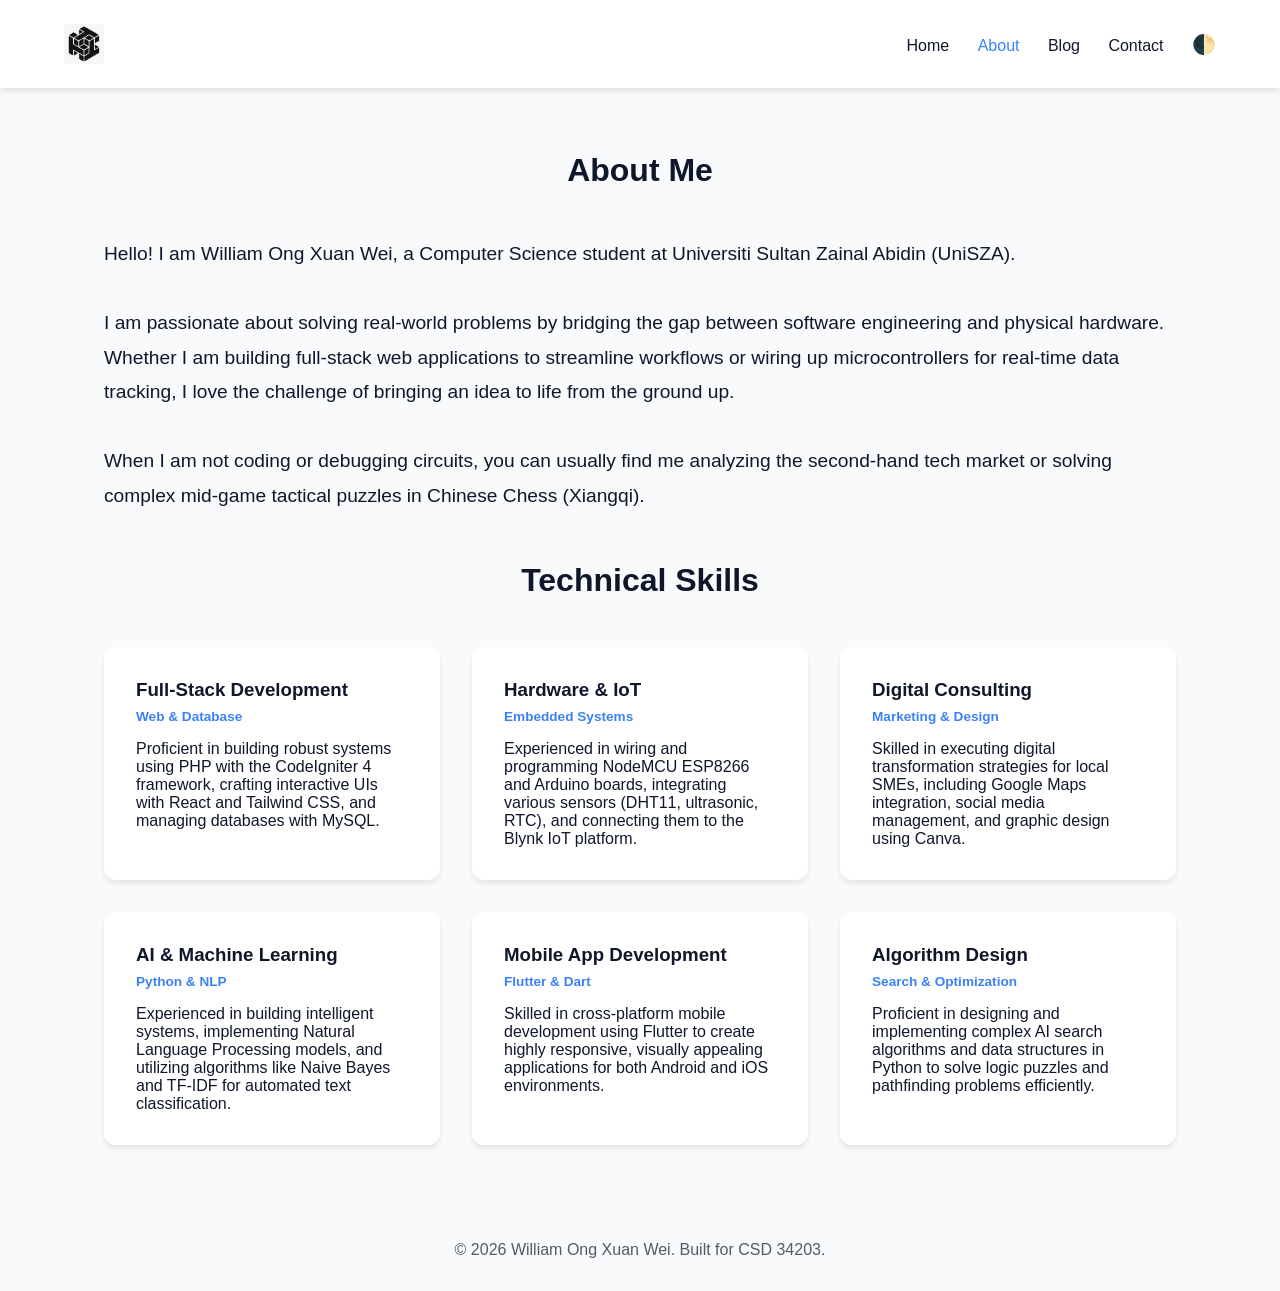
==== about.html @ 8cbd6e0f "Updated portfolio projects to feature NLP spam detector, Flutter app, and AI 8-puzzle solver" ====
<!DOCTYPE html>
<html lang="en">
<head>
    <meta charset="UTF-8">
    <meta name="viewport" content="width=device-width, initial-scale=1.0">
    <title>About - William's Portfolio</title>
    <link rel="stylesheet" href="style.css">
</head>
<body>

    <nav class="navbar">
        <div class="nav-logo">
            <img src="logo99.png" alt="William's Logo" class="logo-img">
        </div>
        <div class="nav-links">
            <a href="index.html">Home</a>
            <a href="about.html" style="color: var(--accent);">About</a>
            <a href="blog.html">Blog</a>
            <a href="contact.html">Contact</a>
            <button id="theme-toggle">🌓</button>
        </div>
    </nav>

    <main>
        <section class="portfolio-section">
            <h2>About Me</h2>
            <div style="font-size: 1.2rem; line-height: 1.8; margin-bottom: 3rem;">
                <p>Hello! I am William Ong Xuan Wei, a Computer Science student at Universiti Sultan Zainal Abidin (UniSZA).</p>
                <br>
                <p>I am passionate about solving real-world problems by bridging the gap between software engineering and physical hardware. Whether I am building full-stack web applications to streamline workflows or wiring up microcontrollers for real-time data tracking, I love the challenge of bringing an idea to life from the ground up.</p>
                <br>
                <p>When I am not coding or debugging circuits, you can usually find me analyzing the second-hand tech market or solving complex mid-game tactical puzzles in Chinese Chess (Xiangqi).</p>
            </div>

            <h2>Technical Skills</h2>
            <div class="project-grid">
                
                <div class="project-card">
                    <h3>Full-Stack Development</h3>
                    <p class="tag">Web & Database</p>
                    <p>Proficient in building robust systems using PHP with the CodeIgniter 4 framework, crafting interactive UIs with React and Tailwind CSS, and managing databases with MySQL.</p>
                </div>

                <div class="project-card">
                    <h3>Hardware & IoT</h3>
                    <p class="tag">Embedded Systems</p>
                    <p>Experienced in wiring and programming NodeMCU ESP8266 and Arduino boards, integrating various sensors (DHT11, ultrasonic, RTC), and connecting them to the Blynk IoT platform.</p>
                </div>

                <div class="project-card">
                    <h3>Digital Consulting</h3>
                    <p class="tag">Marketing & Design</p>
                    <p>Skilled in executing digital transformation strategies for local SMEs, including Google Maps integration, social media management, and graphic design using Canva.</p>
                </div>

                
                <div class="project-card">
                    <h3>AI & Machine Learning</h3>
                    <p class="tag">Python & NLP</p>
                    <p>Experienced in building intelligent systems, implementing Natural Language Processing models, and utilizing algorithms like Naive Bayes and TF-IDF for automated text classification.</p>
                </div>

                <div class="project-card">
                    <h3>Mobile App Development</h3>
                    <p class="tag">Flutter & Dart</p>
                    <p>Skilled in cross-platform mobile development using Flutter to create highly responsive, visually appealing applications for both Android and iOS environments.</p>
                </div>

                <div class="project-card">
                    <h3>Algorithm Design</h3>
                    <p class="tag">Search & Optimization</p>
                    <p>Proficient in designing and implementing complex AI search algorithms and data structures in Python to solve logic puzzles and pathfinding problems efficiently.</p>
                </div>

            </div>
        </section>
    </main>

    <footer>
        <p>© 2026 William Ong Xuan Wei. Built for CSD 34203.</p>
    </footer>

    <script>
        const toggleButton = document.getElementById('theme-toggle');
        const currentTheme = localStorage.getItem('theme');

        // 1. When the page loads, check if they previously chose dark mode
        if (currentTheme === 'dark') {
            document.body.classList.add('dark-theme');
        }

        // 2. When the button is clicked, toggle the theme AND save the preference
        toggleButton.addEventListener('click', () => {
            document.body.classList.toggle('dark-theme');
            
            // If the body now has 'dark-theme', save 'dark' to storage. Otherwise, save 'light'.
            if (document.body.classList.contains('dark-theme')) {
                localStorage.setItem('theme', 'dark');
            } else {
                localStorage.setItem('theme', 'light');
            }
        });
    </script>
</body>
</html>
---- style.css ----
/* --- Variables --- */
:root {
    --bg-color: #f8fafc;
    --text-color: #0f172a;
    --nav-bg: #ffffff;
    --card-bg: #ffffff;
    --accent: #3b82f6;
    --accent-hover: #2563eb;
    --shadow: 0 4px 6px -1px rgb(0 0 0 / 0.1);
}

/* Dark Mode Overrides */
.dark-theme {
    --bg-color: #0f172a;
    --text-color: #f8fafc;
    --nav-bg: #1e293b;
    --card-bg: #1e293b;
    --accent: #60a5fa;
    --shadow: 0 4px 6px -1px rgb(0 0 0 / 0.5);
}

* {
    margin: 0;
    padding: 0;
    box-sizing: border-box;
    font-family: -apple-system, BlinkMacSystemFont, "Segoe UI", Roboto, Helvetica, Arial, sans-serif;
}

body {
    background-color: var(--bg-color);
    color: var(--text-color);
    transition: all 0.3s ease;
}

/* --- Navbar --- */
.navbar {
    display: flex;
    justify-content: space-between;
    align-items: center;
    padding: 1.5rem 5%;
    background-color: var(--nav-bg);
    box-shadow: var(--shadow);
    position: sticky;
    top: 0;
    z-index: 100;
}

.nav-logo {
    font-size: 1.5rem;
    font-weight: 700;
    color: var(--accent);
}

.nav-links a {
    text-decoration: none;
    color: var(--text-color);
    margin-right: 1.5rem;
    font-weight: 500;
}

.nav-links a:hover {
    color: var(--accent);
}

#theme-toggle {
    background: none;
    border: none;
    font-size: 1.2rem;
    cursor: pointer;
}

/* --- Hero Section --- */
.hero {
    min-height: 60vh;
    display: flex;
    align-items: center;
    justify-content: center;
    text-align: center;
    padding: 0 20px;
}

.hero-content h1 {
    font-size: 3.5rem;
    margin-bottom: 1rem;
}

.hero-content p {
    font-size: 1.2rem;
    max-width: 600px;
    margin: 0 auto 2rem auto;
    opacity: 0.8;
}

.btn {
    display: inline-block;
    background-color: var(--accent);
    color: white;
    padding: 10px 24px;
    border-radius: 8px;
    text-decoration: none;
    font-weight: bold;
    transition: background-color 0.2s;
}

.btn:hover {
    background-color: var(--accent-hover);
}

/* --- Portfolio Grid --- */
.portfolio-section {
    padding: 4rem 5%;
    max-width: 1200px;
    margin: 0 auto;
}

.portfolio-section h2 {
    text-align: center;
    font-size: 2rem;
    margin-bottom: 3rem;
}

.project-grid {
    display: grid;
    grid-template-columns: repeat(auto-fit, minmax(300px, 1fr));
    gap: 2rem;
}

.project-card {
    background-color: var(--card-bg);
    padding: 2rem;
    border-radius: 12px;
    box-shadow: var(--shadow);
    transition: transform 0.2s;
}

.project-card:hover {
    transform: translateY(-5px);
}

.project-card h3 {
    margin-bottom: 0.5rem;
}

.tag {
    font-size: 0.85rem;
    color: var(--accent);
    margin-bottom: 1rem;
    font-weight: 600;
}

footer {
    text-align: center;
    padding: 2rem;
    opacity: 0.7;
}

.logo-img {
    height: 40px; /* Adjust this number to make your logo bigger or smaller */
    width: auto;
    display: block;
}
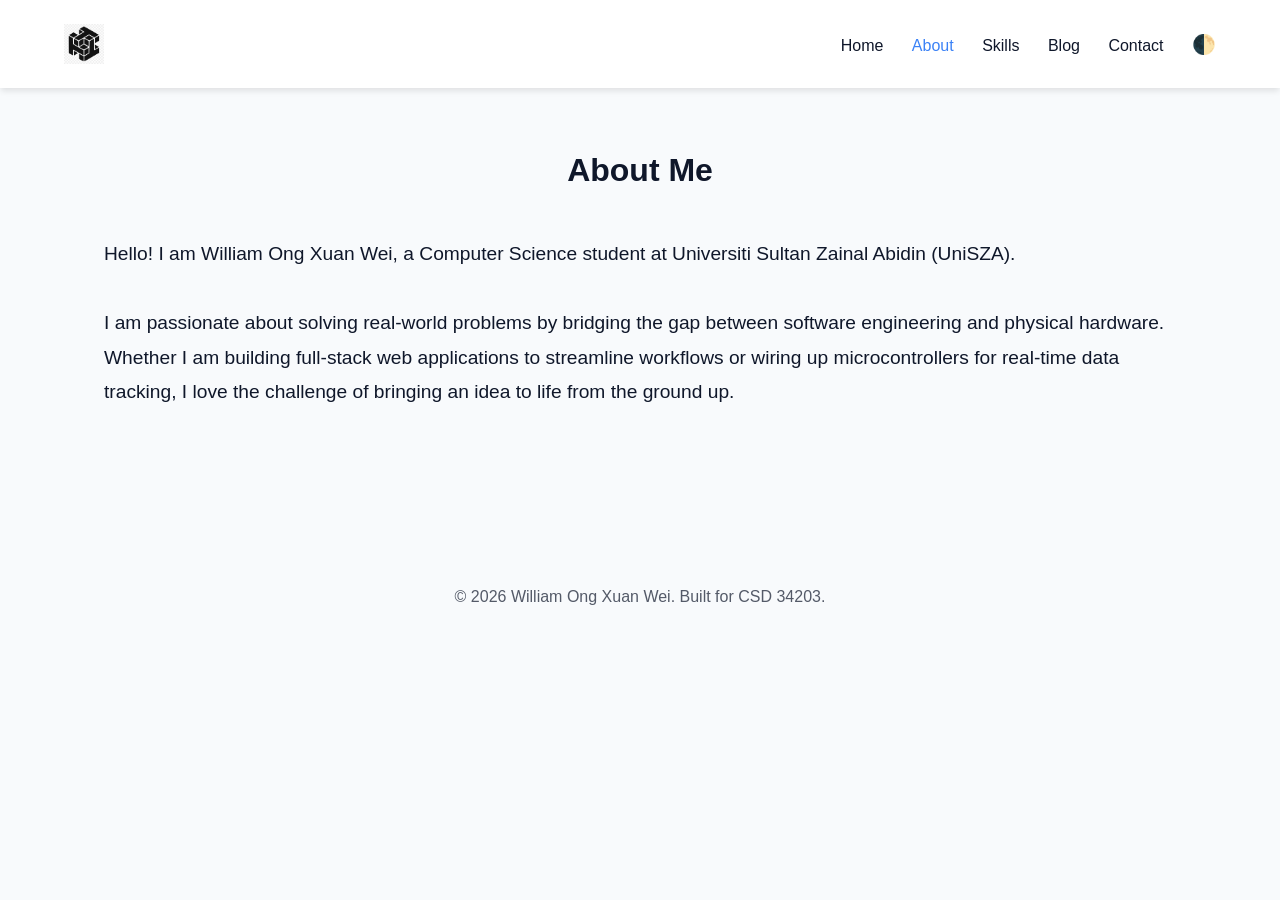
==== commit 455e7c27: "Update the Skills page" ====
--- a/about.html
+++ b/about.html
@@ -1,105 +1,71 @@
-<!DOCTYPE html>
+<!doctype html>
 <html lang="en">
-<head>
-    <meta charset="UTF-8">
-    <meta name="viewport" content="width=device-width, initial-scale=1.0">
+  <head>
+    <meta charset="UTF-8" />
+    <meta name="viewport" content="width=device-width, initial-scale=1.0" />
     <title>About - William's Portfolio</title>
-    <link rel="stylesheet" href="style.css">
-</head>
-<body>
-
+    <link rel="stylesheet" href="style.css" />
+  </head>
+  <body>
     <nav class="navbar">
-        <div class="nav-logo">
-            <img src="logo99.png" alt="William's Logo" class="logo-img">
-        </div>
-        <div class="nav-links">
-            <a href="index.html">Home</a>
-            <a href="about.html" style="color: var(--accent);">About</a>
-            <a href="blog.html">Blog</a>
-            <a href="contact.html">Contact</a>
-            <button id="theme-toggle">🌓</button>
-        </div>
+      <div class="nav-logo">
+        <img src="logo99.png" alt="William's Logo" class="logo-img" />
+      </div>
+      <div class="nav-links">
+        <a href="index.html">Home</a>
+        <a href="about.html" style="color: var(--accent)">About</a>
+        <a href="skills.html">Skills</a>
+        <a href="blog.html">Blog</a>
+        <a href="contact.html">Contact</a>
+        <button id="theme-toggle">🌓</button>
+      </div>
     </nav>
 
     <main>
-        <section class="portfolio-section">
-            <h2>About Me</h2>
-            <div style="font-size: 1.2rem; line-height: 1.8; margin-bottom: 3rem;">
-                <p>Hello! I am William Ong Xuan Wei, a Computer Science student at Universiti Sultan Zainal Abidin (UniSZA).</p>
-                <br>
-                <p>I am passionate about solving real-world problems by bridging the gap between software engineering and physical hardware. Whether I am building full-stack web applications to streamline workflows or wiring up microcontrollers for real-time data tracking, I love the challenge of bringing an idea to life from the ground up.</p>
-                <br>
-                <p>When I am not coding or debugging circuits, you can usually find me analyzing the second-hand tech market or solving complex mid-game tactical puzzles in Chinese Chess (Xiangqi).</p>
-            </div>
-
-            <h2>Technical Skills</h2>
-            <div class="project-grid">
-                
-                <div class="project-card">
-                    <h3>Full-Stack Development</h3>
-                    <p class="tag">Web & Database</p>
-                    <p>Proficient in building robust systems using PHP with the CodeIgniter 4 framework, crafting interactive UIs with React and Tailwind CSS, and managing databases with MySQL.</p>
-                </div>
-
-                <div class="project-card">
-                    <h3>Hardware & IoT</h3>
-                    <p class="tag">Embedded Systems</p>
-                    <p>Experienced in wiring and programming NodeMCU ESP8266 and Arduino boards, integrating various sensors (DHT11, ultrasonic, RTC), and connecting them to the Blynk IoT platform.</p>
-                </div>
-
-                <div class="project-card">
-                    <h3>Digital Consulting</h3>
-                    <p class="tag">Marketing & Design</p>
-                    <p>Skilled in executing digital transformation strategies for local SMEs, including Google Maps integration, social media management, and graphic design using Canva.</p>
-                </div>
-
-                
-                <div class="project-card">
-                    <h3>AI & Machine Learning</h3>
-                    <p class="tag">Python & NLP</p>
-                    <p>Experienced in building intelligent systems, implementing Natural Language Processing models, and utilizing algorithms like Naive Bayes and TF-IDF for automated text classification.</p>
-                </div>
-
-                <div class="project-card">
-                    <h3>Mobile App Development</h3>
-                    <p class="tag">Flutter & Dart</p>
-                    <p>Skilled in cross-platform mobile development using Flutter to create highly responsive, visually appealing applications for both Android and iOS environments.</p>
-                </div>
-
-                <div class="project-card">
-                    <h3>Algorithm Design</h3>
-                    <p class="tag">Search & Optimization</p>
-                    <p>Proficient in designing and implementing complex AI search algorithms and data structures in Python to solve logic puzzles and pathfinding problems efficiently.</p>
-                </div>
-
-            </div>
-        </section>
+      <section class="portfolio-section">
+        <h2>About Me</h2>
+        <div style="font-size: 1.2rem; line-height: 1.8; margin-bottom: 3rem">
+          <p>
+            Hello! I am William Ong Xuan Wei, a Computer Science student at
+            Universiti Sultan Zainal Abidin (UniSZA).
+          </p>
+          <br />
+          <p>
+            I am passionate about solving real-world problems by bridging the
+            gap between software engineering and physical hardware. Whether I am
+            building full-stack web applications to streamline workflows or
+            wiring up microcontrollers for real-time data tracking, I love the
+            challenge of bringing an idea to life from the ground up.
+          </p>
+          <br />
+        </div>
+      </section>
     </main>
 
     <footer>
-        <p>© 2026 William Ong Xuan Wei. Built for CSD 34203.</p>
+      <p>© 2026 William Ong Xuan Wei. Built for CSD 34203.</p>
     </footer>
 
     <script>
-        const toggleButton = document.getElementById('theme-toggle');
-        const currentTheme = localStorage.getItem('theme');
+      const toggleButton = document.getElementById("theme-toggle");
+      const currentTheme = localStorage.getItem("theme");
 
-        // 1. When the page loads, check if they previously chose dark mode
-        if (currentTheme === 'dark') {
-            document.body.classList.add('dark-theme');
+      // 1. When the page loads, check if they previously chose dark mode
+      if (currentTheme === "dark") {
+        document.body.classList.add("dark-theme");
+      }
+
+      // 2. When the button is clicked, toggle the theme AND save the preference
+      toggleButton.addEventListener("click", () => {
+        document.body.classList.toggle("dark-theme");
+
+        // If the body now has 'dark-theme', save 'dark' to storage. Otherwise, save 'light'.
+        if (document.body.classList.contains("dark-theme")) {
+          localStorage.setItem("theme", "dark");
+        } else {
+          localStorage.setItem("theme", "light");
         }
-
-        // 2. When the button is clicked, toggle the theme AND save the preference
-        toggleButton.addEventListener('click', () => {
-            document.body.classList.toggle('dark-theme');
-            
-            // If the body now has 'dark-theme', save 'dark' to storage. Otherwise, save 'light'.
-            if (document.body.classList.contains('dark-theme')) {
-                localStorage.setItem('theme', 'dark');
-            } else {
-                localStorage.setItem('theme', 'light');
-            }
-        });
+      });
     </script>
-</body>
-</html>+  </body>
+</html>
--- a/style.css
+++ b/style.css
@@ -1,161 +1,183 @@
 /* --- Variables --- */
 :root {
-    --bg-color: #f8fafc;
-    --text-color: #0f172a;
-    --nav-bg: #ffffff;
-    --card-bg: #ffffff;
-    --accent: #3b82f6;
-    --accent-hover: #2563eb;
-    --shadow: 0 4px 6px -1px rgb(0 0 0 / 0.1);
+  --bg-color: #f8fafc;
+  --text-color: #0f172a;
+  --nav-bg: #ffffff;
+  --card-bg: #ffffff;
+  --accent: #3b82f6;
+  --accent-hover: #2563eb;
+  --shadow: 0 4px 6px -1px rgb(0 0 0 / 0.1);
 }
 
 /* Dark Mode Overrides */
 .dark-theme {
-    --bg-color: #0f172a;
-    --text-color: #f8fafc;
-    --nav-bg: #1e293b;
-    --card-bg: #1e293b;
-    --accent: #60a5fa;
-    --shadow: 0 4px 6px -1px rgb(0 0 0 / 0.5);
+  --bg-color: #0f172a;
+  --text-color: #f8fafc;
+  --nav-bg: #1e293b;
+  --card-bg: #1e293b;
+  --accent: #60a5fa;
+  --shadow: 0 4px 6px -1px rgb(0 0 0 / 0.5);
 }
 
 * {
-    margin: 0;
-    padding: 0;
-    box-sizing: border-box;
-    font-family: -apple-system, BlinkMacSystemFont, "Segoe UI", Roboto, Helvetica, Arial, sans-serif;
+  margin: 0;
+  padding: 0;
+  box-sizing: border-box;
+  font-family:
+    -apple-system, BlinkMacSystemFont, "Segoe UI", Roboto, Helvetica, Arial,
+    sans-serif;
 }
 
 body {
-    background-color: var(--bg-color);
-    color: var(--text-color);
-    transition: all 0.3s ease;
+  background-color: var(--bg-color);
+  color: var(--text-color);
+  transition: all 0.3s ease;
 }
 
 /* --- Navbar --- */
 .navbar {
-    display: flex;
-    justify-content: space-between;
-    align-items: center;
-    padding: 1.5rem 5%;
-    background-color: var(--nav-bg);
-    box-shadow: var(--shadow);
-    position: sticky;
-    top: 0;
-    z-index: 100;
+  display: flex;
+  justify-content: space-between;
+  align-items: center;
+  padding: 1.5rem 5%;
+  background-color: var(--nav-bg);
+  box-shadow: var(--shadow);
+  position: sticky;
+  top: 0;
+  z-index: 100;
 }
 
 .nav-logo {
-    font-size: 1.5rem;
-    font-weight: 700;
-    color: var(--accent);
+  font-size: 1.5rem;
+  font-weight: 700;
+  color: var(--accent);
 }
 
 .nav-links a {
-    text-decoration: none;
-    color: var(--text-color);
-    margin-right: 1.5rem;
-    font-weight: 500;
+  text-decoration: none;
+  color: var(--text-color);
+  margin-right: 1.5rem;
+  font-weight: 500;
 }
 
 .nav-links a:hover {
-    color: var(--accent);
+  color: var(--accent);
 }
 
 #theme-toggle {
-    background: none;
-    border: none;
-    font-size: 1.2rem;
-    cursor: pointer;
+  background: none;
+  border: none;
+  font-size: 1.2rem;
+  cursor: pointer;
 }
 
 /* --- Hero Section --- */
 .hero {
-    min-height: 60vh;
-    display: flex;
-    align-items: center;
-    justify-content: center;
-    text-align: center;
-    padding: 0 20px;
+  min-height: 60vh;
+  display: flex;
+  align-items: center;
+  justify-content: center;
+  text-align: center;
+  padding: 0 20px;
 }
 
 .hero-content h1 {
-    font-size: 3.5rem;
-    margin-bottom: 1rem;
+  font-size: 3.5rem;
+  margin-bottom: 1rem;
 }
 
 .hero-content p {
-    font-size: 1.2rem;
-    max-width: 600px;
-    margin: 0 auto 2rem auto;
-    opacity: 0.8;
+  font-size: 1.2rem;
+  max-width: 600px;
+  margin: 0 auto 2rem auto;
+  opacity: 0.8;
 }
 
 .btn {
-    display: inline-block;
-    background-color: var(--accent);
-    color: white;
-    padding: 10px 24px;
-    border-radius: 8px;
-    text-decoration: none;
-    font-weight: bold;
-    transition: background-color 0.2s;
+  display: inline-block;
+  background-color: var(--accent);
+  color: white;
+  padding: 10px 24px;
+  border-radius: 8px;
+  text-decoration: none;
+  font-weight: bold;
+  transition: background-color 0.2s;
 }
 
 .btn:hover {
-    background-color: var(--accent-hover);
+  background-color: var(--accent-hover);
 }
 
 /* --- Portfolio Grid --- */
 .portfolio-section {
-    padding: 4rem 5%;
-    max-width: 1200px;
-    margin: 0 auto;
+  padding: 4rem 5%;
+  max-width: 1200px;
+  margin: 0 auto;
 }
 
 .portfolio-section h2 {
-    text-align: center;
-    font-size: 2rem;
-    margin-bottom: 3rem;
+  text-align: center;
+  font-size: 2rem;
+  margin-bottom: 3rem;
 }
 
 .project-grid {
-    display: grid;
-    grid-template-columns: repeat(auto-fit, minmax(300px, 1fr));
-    gap: 2rem;
+  display: grid;
+  grid-template-columns: repeat(auto-fit, minmax(300px, 1fr));
+  gap: 2rem;
 }
 
 .project-card {
-    background-color: var(--card-bg);
-    padding: 2rem;
-    border-radius: 12px;
-    box-shadow: var(--shadow);
-    transition: transform 0.2s;
+  background-color: var(--card-bg);
+  padding: 2rem;
+  border-radius: 12px;
+  box-shadow: var(--shadow);
+  transition: transform 0.2s;
 }
 
 .project-card:hover {
-    transform: translateY(-5px);
+  transform: translateY(-5px);
 }
 
 .project-card h3 {
-    margin-bottom: 0.5rem;
+  margin-bottom: 0.5rem;
 }
 
 .tag {
-    font-size: 0.85rem;
-    color: var(--accent);
-    margin-bottom: 1rem;
-    font-weight: 600;
+  font-size: 0.85rem;
+  color: var(--accent);
+  margin-bottom: 1rem;
+  font-weight: 600;
 }
 
 footer {
-    text-align: center;
-    padding: 2rem;
-    opacity: 0.7;
+  text-align: center;
+  padding: 2rem;
+  opacity: 0.7;
 }
 
 .logo-img {
-    height: 40px; /* Adjust this number to make your logo bigger or smaller */
-    width: auto;
-    display: block;
-}+  height: 40px; /* Adjust this number to make your logo bigger or smaller */
+  width: auto;
+  display: block;
+}
+
+/* --- Tech Stack Pills --- */
+.tech-pill-container {
+  display: flex;
+  flex-wrap: wrap;
+  gap: 8px;
+  margin-top: 10px;
+}
+
+.tech-pill {
+  background-color: var(--text-color);
+  color: var(--bg-color);
+  padding: 6px 14px;
+  border-radius: 20px;
+  font-size: 0.8rem;
+  font-weight: 600;
+  /* Uses monospace font to match the code-style look in your screenshot */
+  font-family: "Courier New", Courier, monospace;
+  transition: all 0.3s ease;
+}
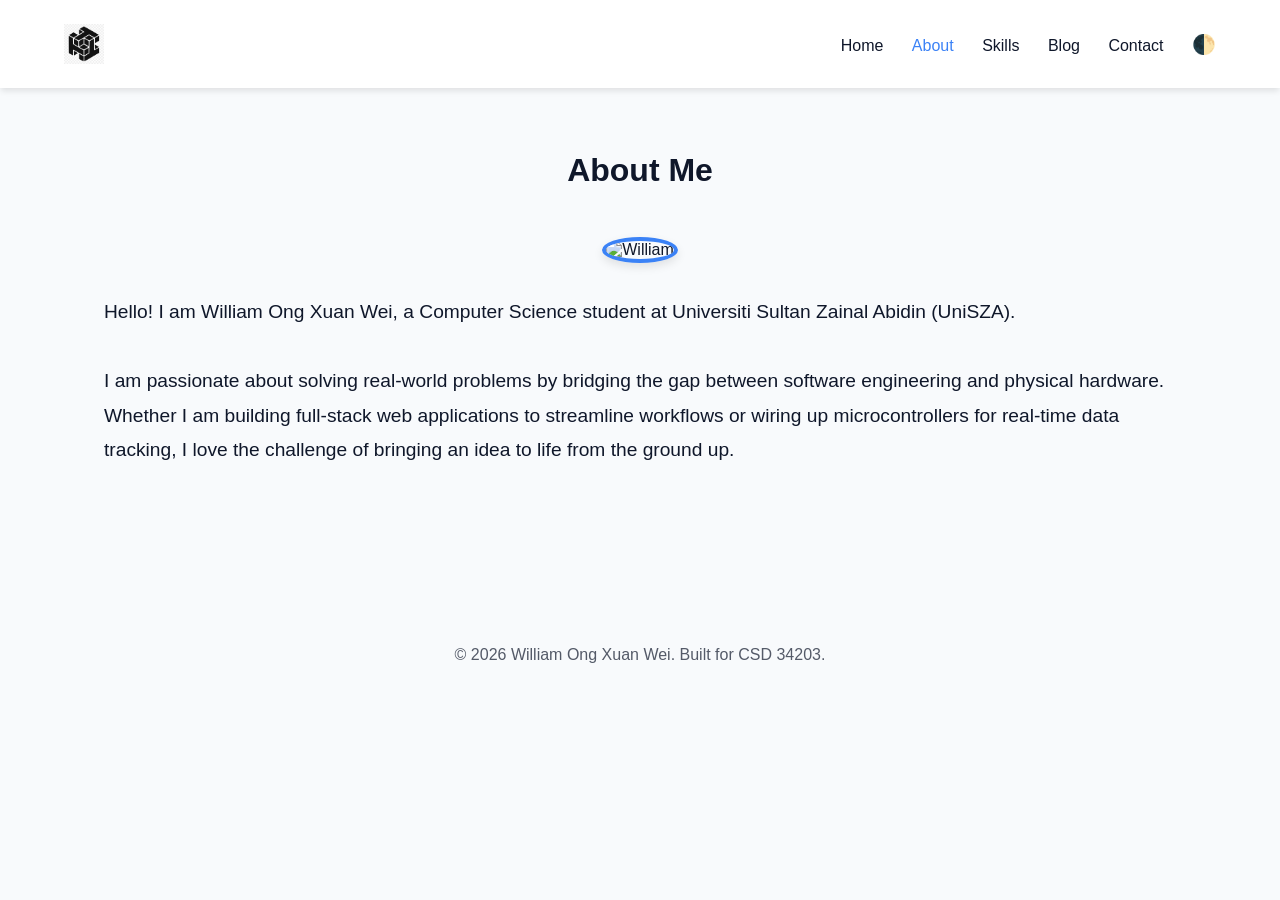
==== commit e6df8215: "add profile pic" ====
--- a/about.html
+++ b/about.html
@@ -24,6 +24,16 @@
     <main>
       <section class="portfolio-section">
         <h2>About Me</h2>
+
+        <div style="text-align: center; margin: 2rem 0;">
+          <img 
+            src="me.jpg" 
+            alt="William " 
+            style="width: 200px; height: 200px; border-radius: 50%; object-fit: cover; border: 4px solid var(--accent, #555); box-shadow: 0 4px 10px rgba(0,0,0,0.1);" 
+          />
+        </div>
+
+        
         <div style="font-size: 1.2rem; line-height: 1.8; margin-bottom: 3rem">
           <p>
             Hello! I am William Ong Xuan Wei, a Computer Science student at
